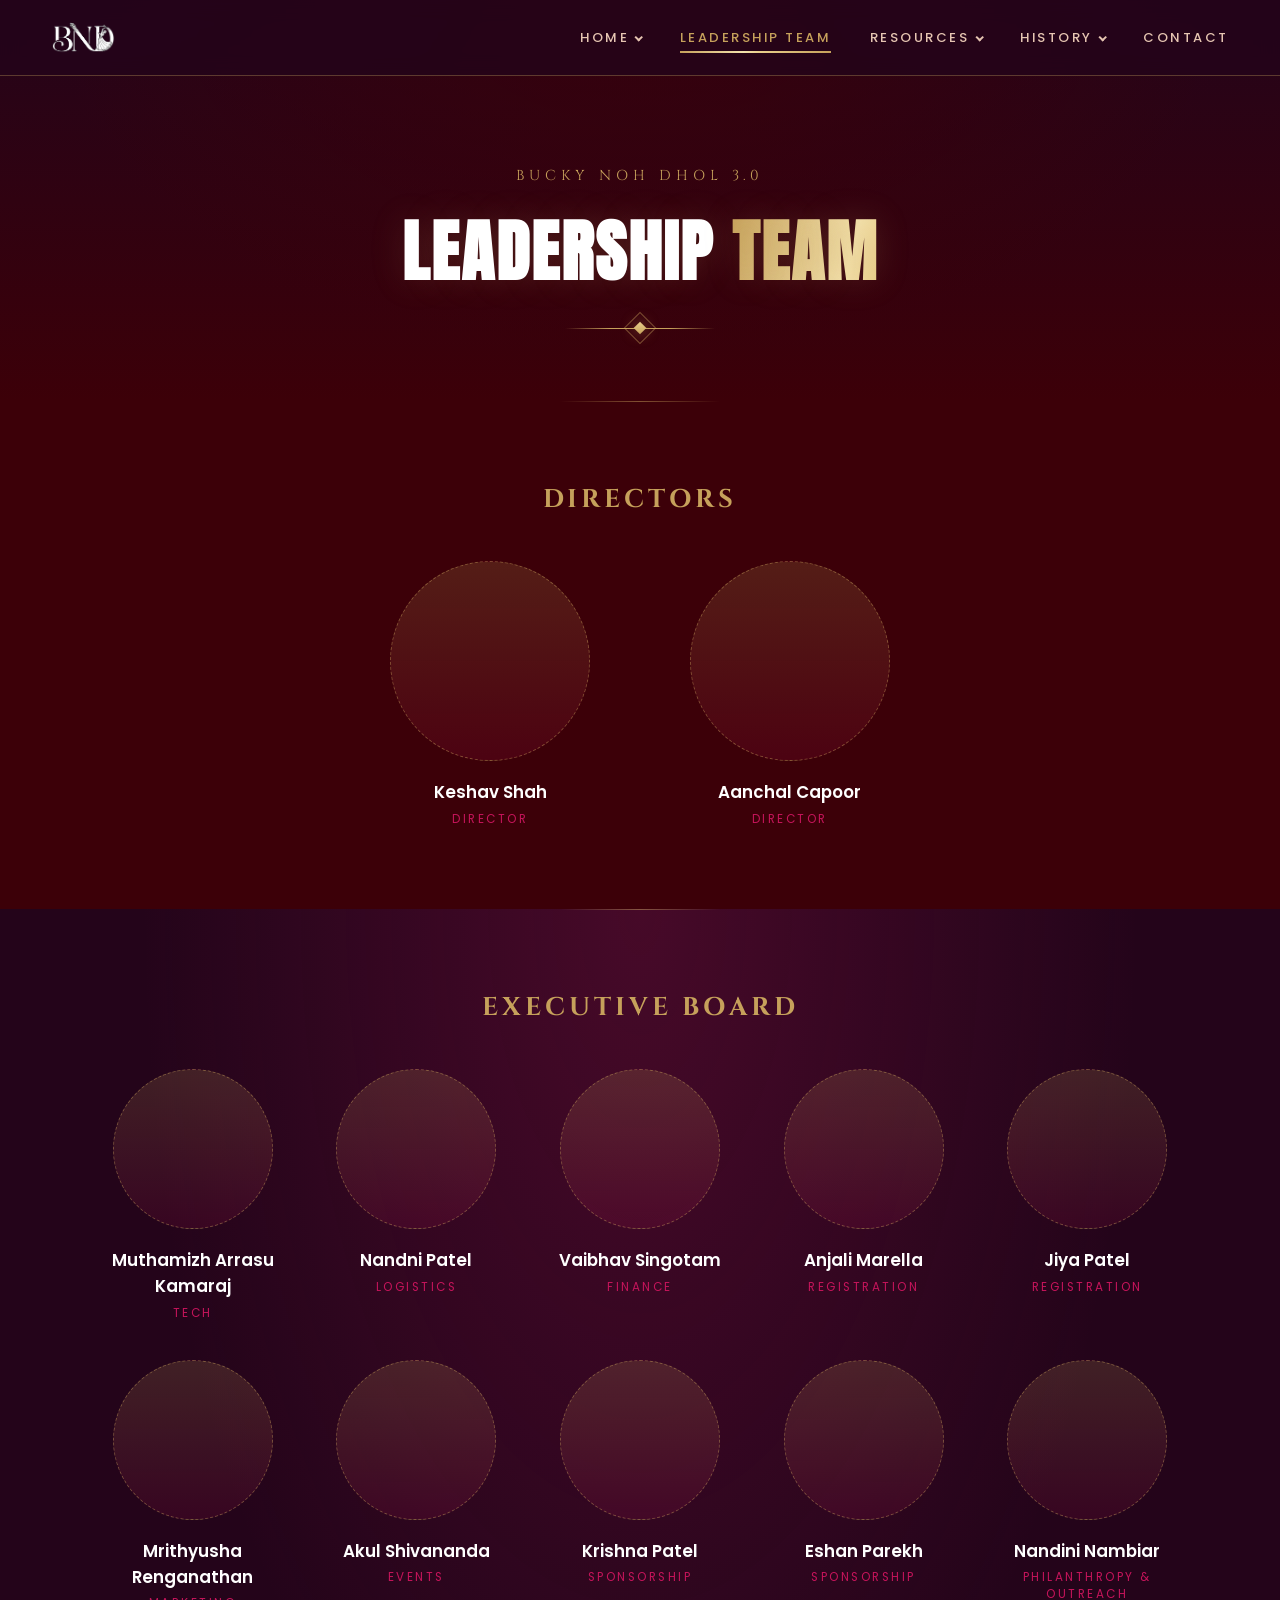
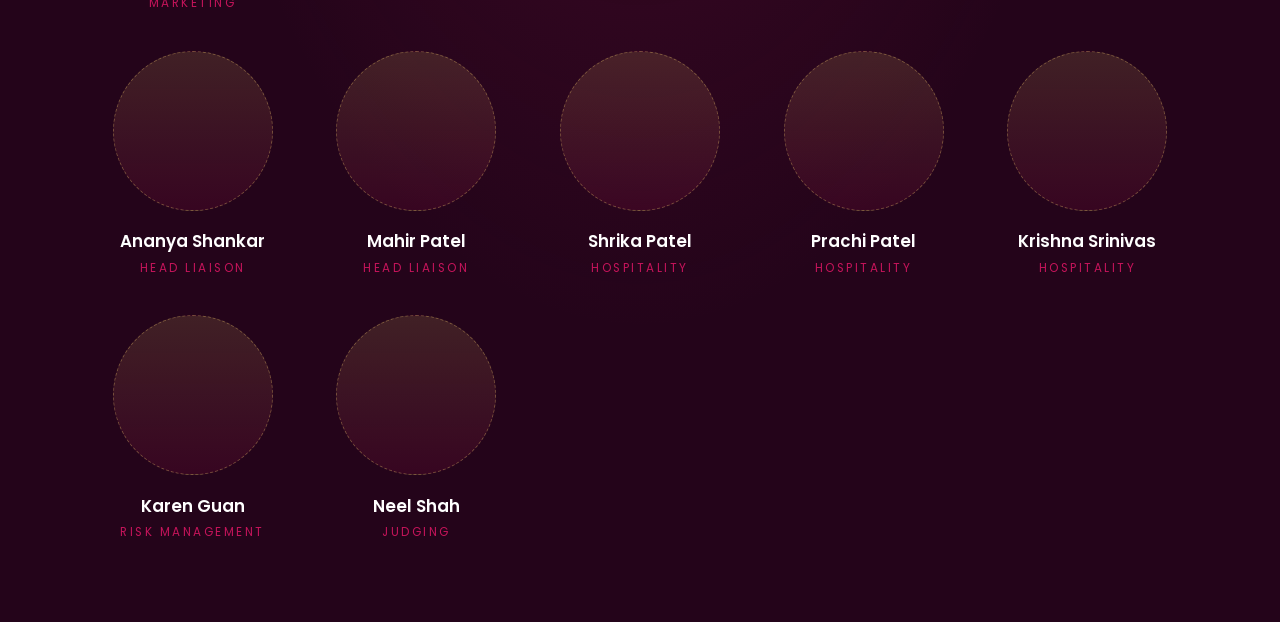
==== leadership.html @ 7897086d "BND 3.0 website: initial publish Static site for Bucky Noh Dhol 3.0 (01.23.27).  Co-Authored-By: Cla" ====
<!DOCTYPE html>
<html lang="en">
<head>
  <meta charset="UTF-8" />
  <meta name="viewport" content="width=device-width, initial-scale=1.0" />
  <title>Leadership Team — Bucky Noh Dhol 3.0</title>
  <link rel="preconnect" href="https://fonts.googleapis.com" />
  <link rel="preconnect" href="https://fonts.gstatic.com" crossorigin />
  <link href="https://fonts.googleapis.com/css2?family=Anton&family=Cinzel:wght@500;600;700&family=Poppins:wght@300;400;500;600&display=swap" rel="stylesheet" />
  <link rel="stylesheet" href="style.css" />
</head>
<body data-page="leadership" data-nav-solid="true">

  <!-- ===== NAV (injected by script.js) ===== -->
  <header class="nav nav--solid" id="nav"></header>

  <!-- ===== PAGE HEADER ===== -->
  <header class="page-header">
    <p class="page-header__eyebrow">Bucky Noh Dhol 3.0</p>
    <h1 class="section-title">Leadership <span class="section-title__accent">Team</span></h1>
    <span class="section-divider"></span>
  </header>

  <!-- ===== DIRECTORS ===== -->
  <section class="team team--directors">
    <div class="team__inner">
      <h2 class="team__group-title">Directors</h2>
      <div class="team__grid team__grid--featured">
        <article class="member">
          <div class="member__photo"></div>
          <p class="member__name">Keshav Shah</p>
          <p class="member__role">Director</p>
        </article>
        <article class="member">
          <div class="member__photo"></div>
          <p class="member__name">Aanchal Capoor</p>
          <p class="member__role">Director</p>
        </article>
      </div>
    </div>
  </section>

  <!-- ===== BOARD ===== -->
  <section class="team team--board">
    <div class="team__inner">
      <h2 class="team__group-title">Executive Board</h2>
      <div class="team__grid">
        <article class="member"><div class="member__photo"></div><p class="member__name">Muthamizh Arrasu Kamaraj</p><p class="member__role">Tech</p></article>
        <article class="member"><div class="member__photo"></div><p class="member__name">Nandni Patel</p><p class="member__role">Logistics</p></article>
        <article class="member"><div class="member__photo"></div><p class="member__name">Vaibhav Singotam</p><p class="member__role">Finance</p></article>
        <article class="member"><div class="member__photo"></div><p class="member__name">Anjali Marella</p><p class="member__role">Registration</p></article>
        <article class="member"><div class="member__photo"></div><p class="member__name">Jiya Patel</p><p class="member__role">Registration</p></article>
        <article class="member"><div class="member__photo"></div><p class="member__name">Mrithyusha Renganathan</p><p class="member__role">Marketing</p></article>
        <article class="member"><div class="member__photo"></div><p class="member__name">Akul Shivananda</p><p class="member__role">Events</p></article>
        <article class="member"><div class="member__photo"></div><p class="member__name">Krishna Patel</p><p class="member__role">Sponsorship</p></article>
        <article class="member"><div class="member__photo"></div><p class="member__name">Eshan Parekh</p><p class="member__role">Sponsorship</p></article>
        <article class="member"><div class="member__photo"></div><p class="member__name">Nandini Nambiar</p><p class="member__role">Philanthropy &amp; Outreach</p></article>
        <article class="member"><div class="member__photo"></div><p class="member__name">Ananya Shankar</p><p class="member__role">Head Liaison</p></article>
        <article class="member"><div class="member__photo"></div><p class="member__name">Mahir Patel</p><p class="member__role">Head Liaison</p></article>
        <article class="member"><div class="member__photo"></div><p class="member__name">Shrika Patel</p><p class="member__role">Hospitality</p></article>
        <article class="member"><div class="member__photo"></div><p class="member__name">Prachi Patel</p><p class="member__role">Hospitality</p></article>
        <article class="member"><div class="member__photo"></div><p class="member__name">Krishna Srinivas</p><p class="member__role">Hospitality</p></article>
        <article class="member"><div class="member__photo"></div><p class="member__name">Karen Guan</p><p class="member__role">Risk Management</p></article>
        <article class="member"><div class="member__photo"></div><p class="member__name">Neel Shah</p><p class="member__role">Judging</p></article>
      </div>
    </div>
  </section>

  <script src="script.js"></script>
</body>
</html>
---- style.css ----
/* ===================================================================
   Bucky Noh Dhol 3.0 — Website
   Theme: "Iconic Bollywood" · Brand palette (see Website Workbook PDF)
   =================================================================== */

:root {
  /* Core / darks — jewel tones (no blue; reads Bollywood, not patriotic) */
  --maroon:  #3C0008;   /* deep red base */
  --maroon-2:#5E0A1E;   /* warmer mid maroon for gradients */
  --plum:    #24041A;   /* deep magenta-plum — replaces the old navy */
  --teal:    #043A44;   /* peacock jewel accent tone */
  --forest:  #123028;   /* deep emerald */
  --beige:   #E6C5B2;
  --ink:     #14020A;   /* warm near-black */

  /* Accents */
  --magenta: #C4145A;   /* sampled — adjust once exact hex known */
  --orange:  #D4611E;   /* sampled */
  --gold:    #C6A15B;   /* sampled */
  --gold-lt: #E9CF8C;   /* highlight gold */
  --rose:    #9B666F;

  /* Roles */
  --bg:        var(--maroon);
  --text:      var(--beige);
  --accent:    var(--gold);
  --accent-2:  var(--magenta);

  --font-display: 'Anton', sans-serif;
  --font-serif:   'Cinzel', serif;
  --font-body:    'Poppins', sans-serif;

  --nav-h: 76px;
}

* { margin: 0; padding: 0; box-sizing: border-box; }

html { scroll-behavior: smooth; }

body {
  background: var(--bg);
  color: var(--text);
  font-family: var(--font-body);
  -webkit-font-smoothing: antialiased;
  overflow-x: hidden;
}

/* ===== NAV ===== */
.nav {
  position: fixed;
  top: 0; left: 0; right: 0;
  height: var(--nav-h);
  display: flex;
  align-items: center;
  justify-content: space-between;
  padding: 0 clamp(1.25rem, 4vw, 3.5rem);
  z-index: 100;
  transition: background .35s ease, backdrop-filter .35s ease;
}
.nav--scrolled,
.nav--solid {
  background: rgba(36, 4, 26, .82);
  backdrop-filter: blur(10px);
  border-bottom: 1px solid rgba(198, 161, 91, .35);
}
.nav__brand {
  font-family: var(--font-display);
  font-size: 1.6rem;
  letter-spacing: 2px;
  color: var(--beige);
  text-decoration: none;
}
.nav__brand:hover { color: var(--gold); }
/* Nav logo. History pages override background-image with their year's logo. */
.nav__brand--placeholder {
  display: inline-flex;
  width: 118px; height: 64px;
  background-image: url('assets/img/logos/bnd3.png');
  background-size: contain;
  background-repeat: no-repeat;
  background-position: left center;
  color: transparent;
  font-size: 0;
}
.nav__links {
  display: flex;
  gap: clamp(1.25rem, 3vw, 2.75rem);
}
.nav__links a {
  font-size: .82rem;
  letter-spacing: 2.5px;
  text-transform: uppercase;
  font-weight: 500;
  color: var(--beige);
  text-decoration: none;
  position: relative;
  padding: .35rem 0;
}
.nav__links a::after {
  content: '';
  position: absolute;
  left: 0; bottom: 0;
  width: 0; height: 2px;
  background: var(--gold);
  transition: width .3s ease;
}
.nav__links a:hover { color: var(--gold); }
.nav__links a:hover::after { width: 100%; }
.nav__links a.is-active { color: var(--gold); }
.nav__links a.is-active::after { width: 100%; }

/* Dropdown */
.nav__item--has-dropdown { position: relative; }
.nav__toplink { display: inline-flex; align-items: center; gap: .4rem; }
.nav__caret {
  width: 6px; height: 6px;
  border-right: 2px solid currentColor;
  border-bottom: 2px solid currentColor;
  transform: rotate(45deg) translateY(-1px);
  transition: transform .3s ease;
}
.nav__item--has-dropdown:hover .nav__caret { transform: rotate(-135deg) translateY(-1px); }
.nav__dropdown {
  position: absolute;
  top: 100%;
  left: 50%;
  transform: translateX(-50%) translateY(8px);
  min-width: 170px;
  display: flex;
  flex-direction: column;
  padding: .5rem 0;
  background: rgba(36, 4, 26, .96);
  backdrop-filter: blur(10px);
  border: 1px solid rgba(198, 161, 91, .25);
  border-radius: 6px;
  box-shadow: 0 20px 50px rgba(0, 0, 0, .5);
  opacity: 0;
  visibility: hidden;
  transition: opacity .25s ease, transform .25s ease, visibility .25s;
}
.nav__item--has-dropdown:hover .nav__dropdown {
  opacity: 1;
  visibility: visible;
  transform: translateX(-50%) translateY(4px);
}
.nav__dropdown a {
  padding: .6rem 1.4rem;
  letter-spacing: 2px;
  white-space: nowrap;
}
.nav__dropdown a::after { display: none; }

/* ===== Subpage header (pages without a full hero) ===== */
.page-header {
  position: relative;
  padding: calc(var(--nav-h) + clamp(3rem, 10vh, 6rem)) 1.5rem clamp(3rem, 8vh, 5rem);
  text-align: center;
  background:
    radial-gradient(ellipse at 50% 0%, rgba(60, 0, 8, .75) 0%, transparent 65%),
    linear-gradient(180deg, var(--plum) 0%, var(--maroon) 100%);
}
.page-header__eyebrow {
  font-family: var(--font-serif);
  font-size: clamp(.7rem, 1.6vw, .9rem);
  letter-spacing: 5px;
  text-transform: uppercase;
  color: var(--gold);
  margin-bottom: 1rem;
}

/* ===== HERO ===== */
.hero {
  position: relative;
  min-height: 100vh;
  display: flex;
  align-items: center;
  justify-content: center;
  text-align: center;
  background:
    url('assets/img/hero-performance.png') center 30% / cover no-repeat;
  isolation: isolate;
}
.hero__overlay {
  position: absolute;
  inset: 0;
  z-index: -1;
  background:
    radial-gradient(ellipse at 50% 28%, rgba(196, 20, 90, .22) 0%, transparent 45%),
    radial-gradient(ellipse at 82% 78%, rgba(198, 161, 91, .16) 0%, transparent 45%),
    radial-gradient(ellipse at 50% 42%, rgba(60, 0, 8, .42) 0%, rgba(36, 4, 26, .82) 65%, rgba(10, 0, 2, .95) 100%),
    linear-gradient(180deg, rgba(10, 0, 2, .55) 0%, rgba(60, 0, 8, .30) 45%, rgba(6, 0, 1, .95) 100%);
}
.hero__content {
  padding: 0 1.5rem;
  animation: hero-rise 1.1s cubic-bezier(.2, .7, .2, 1) both;
}
.hero__eyebrow {
  font-family: var(--font-serif);
  font-size: clamp(.7rem, 1.6vw, .95rem);
  letter-spacing: 6px;
  text-transform: uppercase;
  color: var(--gold);
  margin-bottom: 1.4rem;
  opacity: .9;
}
.hero__title {
  font-family: var(--font-display);
  line-height: .95;
  letter-spacing: 1px;
  text-transform: uppercase;
  text-shadow: 0 8px 40px rgba(0, 0, 0, .55);
  font-size: clamp(2.4rem, 8vw, 6.5rem);
}
.hero__title-line--light {
  color: #fff;
}
.hero__title-line--accent {
  background: linear-gradient(180deg, var(--gold) 0%, #e9cf8c 45%, var(--orange) 100%);
  -webkit-background-clip: text;
  background-clip: text;
  -webkit-text-fill-color: transparent;
}
.hero__date {
  font-family: var(--font-serif);
  font-size: clamp(1.1rem, 3vw, 1.9rem);
  letter-spacing: 10px;
  font-weight: 600;
  color: var(--beige);
  margin: 1.6rem 0 .5rem;
  padding-left: 10px; /* optical centering for letter-spacing */
}
.hero__tagline {
  font-size: clamp(.85rem, 2vw, 1.1rem);
  letter-spacing: 3px;
  font-weight: 300;
  text-transform: uppercase;
  color: rgba(230, 197, 178, .82);
}

/* Scroll cue */
.hero__scroll {
  position: absolute;
  bottom: 2.2rem;
  left: 50%;
  transform: translateX(-50%);
  width: 30px; height: 30px;
  display: block;
}
.hero__scroll-chevron {
  display: block;
  width: 18px; height: 18px;
  margin: 0 auto;
  border-right: 2px solid var(--gold);
  border-bottom: 2px solid var(--gold);
  transform: rotate(45deg);
  animation: bounce 1.8s infinite;
}

@keyframes hero-rise {
  from { opacity: 0; transform: translateY(28px); }
  to   { opacity: 1; transform: translateY(0); }
}
@keyframes bounce {
  0%, 100% { transform: rotate(45deg) translate(0, 0); opacity: .5; }
  50%      { transform: rotate(45deg) translate(5px, 5px); opacity: 1; }
}

/* ===== Shared section bits ===== */
.section-title {
  font-family: var(--font-display);
  font-size: clamp(2.2rem, 6vw, 4.2rem);
  text-transform: uppercase;
  letter-spacing: 2px;
  color: #fff;
  text-align: center;
  text-shadow: 0 0 34px rgba(198, 161, 91, .18);
}
.section-title__accent {
  background: linear-gradient(180deg, var(--gold) 0%, #e9cf8c 50%, var(--orange) 100%);
  -webkit-background-clip: text;
  background-clip: text;
  -webkit-text-fill-color: transparent;
}
/* Ornamental divider: fading gold line with a centered gold diamond */
.section-divider {
  position: relative;
  display: block;
  width: 150px; height: 1px;
  margin: 1.6rem auto 0;
  background: linear-gradient(90deg, transparent, var(--gold) 30%, var(--gold) 70%, transparent);
}
.section-divider::before {
  content: '';
  position: absolute;
  left: 50%; top: 50%;
  width: 9px; height: 9px;
  background: linear-gradient(135deg, var(--gold-lt), var(--gold));
  transform: translate(-50%, -50%) rotate(45deg);
  box-shadow: 0 0 14px rgba(198, 161, 91, .6);
}
.section-divider::after {
  content: '';
  position: absolute;
  left: 50%; top: 50%;
  width: 21px; height: 21px;
  border: 1px solid rgba(198, 161, 91, .45);
  transform: translate(-50%, -50%) rotate(45deg);
}

/* ===== ABOUT ===== */
.about {
  background:
    radial-gradient(ellipse at 50% 0%, rgba(60, 0, 8, .6) 0%, transparent 60%),
    var(--maroon);
  padding: clamp(4.5rem, 12vh, 8rem) clamp(1.25rem, 5vw, 3rem);
}
.about__inner {
  max-width: 900px;
  margin: 0 auto;
}
.about__panel {
  margin-top: 2.8rem;
  padding: clamp(2rem, 5vw, 3.5rem);
  border: 1px solid rgba(198, 161, 91, .28);
  border-radius: 4px;
  background: rgba(36, 4, 26, .18);
  position: relative;
}
/* gold corner accents */
.about__panel::before,
.about__panel::after {
  content: '';
  position: absolute;
  width: 22px; height: 22px;
  border: 2px solid var(--gold);
}
.about__panel::before { top: -1px; left: -1px; border-right: none; border-bottom: none; }
.about__panel::after  { bottom: -1px; right: -1px; border-left: none; border-top: none; }
.about__panel p {
  font-size: clamp(1rem, 1.6vw, 1.18rem);
  line-height: 1.85;
  color: rgba(230, 197, 178, .92);
  text-align: center;
}
.about__panel p + p { margin-top: 1.4rem; }
.about__panel strong { color: var(--gold); font-weight: 600; }

/* ===== SHOW DETAILS ===== */
.show {
  background:
    radial-gradient(ellipse at 50% 100%, rgba(150, 22, 74, .35) 0%, transparent 60%),
    var(--plum);
  padding: clamp(4.5rem, 12vh, 8rem) clamp(1.25rem, 5vw, 3rem);
}
.show__inner { max-width: 760px; margin: 0 auto; text-align: center; }

.show__card {
  margin-top: 2.8rem;
  padding: clamp(2.5rem, 6vw, 4rem) clamp(1.5rem, 5vw, 3.5rem);
  border: 1px solid rgba(198, 161, 91, .3);
  border-radius: 6px;
  background: linear-gradient(180deg, rgba(60, 0, 8, .35), rgba(36, 4, 26, .25));
  box-shadow: 0 30px 80px rgba(0, 0, 0, .45);
}
.show__venue {
  font-family: var(--font-display);
  font-size: clamp(2rem, 5vw, 3.2rem);
  text-transform: uppercase;
  letter-spacing: 1px;
  color: #fff;
}
.show__sub {
  font-family: var(--font-serif);
  font-size: clamp(.8rem, 1.8vw, 1rem);
  letter-spacing: 4px;
  text-transform: uppercase;
  color: var(--gold);
  margin-top: .5rem;
}

.show__meta {
  display: flex;
  align-items: stretch;
  justify-content: center;
  flex-wrap: wrap;
  gap: clamp(1rem, 4vw, 2.5rem);
  margin: 2.6rem 0;
}
.show__meta-item {
  display: flex;
  flex-direction: column;
  gap: .5rem;
  min-width: 110px;
}
.show__label {
  font-size: .72rem;
  letter-spacing: 3px;
  text-transform: uppercase;
  color: var(--magenta);
  font-weight: 600;
}
.show__value {
  font-size: clamp(.95rem, 1.6vw, 1.1rem);
  line-height: 1.5;
  color: rgba(230, 197, 178, .95);
}
.show__meta-sep {
  width: 1px;
  background: linear-gradient(180deg, transparent, rgba(198, 161, 91, .45), transparent);
}
@media (max-width: 620px) {
  .show__meta-sep { display: none; }
}

.show__admission {
  font-family: var(--font-serif);
  font-size: clamp(1rem, 2.4vw, 1.35rem);
  letter-spacing: 2px;
  color: var(--gold);
  margin-bottom: 2rem;
}

.show__directions {
  display: inline-block;
  font-size: .8rem;
  letter-spacing: 2.5px;
  text-transform: uppercase;
  font-weight: 500;
  color: var(--beige);
  text-decoration: none;
  padding: .85rem 2.2rem;
  border: 1px solid var(--gold);
  border-radius: 999px;
  transition: background .3s ease, color .3s ease;
}
.show__directions:hover {
  background: var(--gold);
  color: var(--maroon);
}

/* ===== SPONSORS & PARTNERS ===== */
.sponsors {
  background:
    radial-gradient(ellipse at 50% 0%, rgba(60, 0, 8, .55) 0%, transparent 60%),
    var(--maroon);
  padding: clamp(4.5rem, 12vh, 8rem) clamp(1.25rem, 5vw, 3rem);
}
.sponsors__inner { max-width: 1000px; margin: 0 auto; text-align: center; }
.sponsors__intro {
  max-width: 620px;
  margin: 2rem auto 0;
  font-size: clamp(.95rem, 1.6vw, 1.1rem);
  line-height: 1.8;
  color: rgba(230, 197, 178, .85);
}

.sponsors__grid {
  margin-top: 3rem;
  display: flex;
  flex-wrap: wrap;
  justify-content: center;
  gap: 1.75rem;
}
.sponsors__group-title {
  font-family: var(--font-display-serif, var(--font-body));
  font-size: 1.15rem;
  letter-spacing: 4px;
  text-transform: uppercase;
  text-align: center;
  color: var(--gold);
  margin: 2.5rem 0 1.5rem;
}
.sponsor-card {
  width: 260px;
  padding: 2.5rem 1.75rem;
  border: 1px solid rgba(198, 161, 91, .25);
  border-radius: 6px;
  background: rgba(36, 4, 26, .22);
  transition: transform .3s ease, border-color .3s ease;
}
.sponsor-card:hover {
  transform: translateY(-6px);
  border-color: var(--gold);
}
.sponsor-card__logo {
  width: 96px; height: 96px;
  margin: 0 auto 1.4rem;
  display: flex;
  align-items: center;
  justify-content: center;
  border-radius: 50%;
  border: 1px dashed rgba(198, 161, 91, .55);
  font-family: var(--font-display);
  font-size: 1.6rem;
  letter-spacing: 1px;
  color: var(--gold);
}
.sponsor-card__logo--img {
  background: #fff;
  border: none;
  object-fit: contain;
  width: 140px;
  height: 140px;
  border-radius: 16px;
  padding: 12px;
}

.sponsor-card__name {
  font-size: 1.05rem;
  font-weight: 600;
  color: #fff;
  line-height: 1.4;
}
.sponsor-card__role {
  margin-top: .5rem;
  font-size: .74rem;
  letter-spacing: 2.5px;
  text-transform: uppercase;
  color: var(--magenta);
}

.sponsors__cta { margin-top: 3.5rem; }
.sponsors__cta p {
  font-family: var(--font-serif);
  letter-spacing: 2px;
  color: rgba(230, 197, 178, .9);
  margin-bottom: 1.4rem;
}
.btn-outline {
  display: inline-block;
  font-size: .8rem;
  letter-spacing: 2.5px;
  text-transform: uppercase;
  font-weight: 500;
  color: var(--beige);
  text-decoration: none;
  padding: .85rem 2.2rem;
  border: 1px solid var(--gold);
  border-radius: 999px;
  transition: background .3s ease, color .3s ease;
}
.btn-outline:hover { background: var(--gold); color: var(--maroon); }

/* ===== LEADERSHIP / TEAM ===== */
.team {
  padding: clamp(3.5rem, 9vh, 6rem) clamp(1.25rem, 5vw, 3rem);
}
.team--directors { background: var(--maroon); }
.team--board {
  background:
    radial-gradient(ellipse at 50% 0%, rgba(150, 22, 74, .3) 0%, transparent 55%),
    var(--plum);
}
.team__inner { max-width: 1080px; margin: 0 auto; }
.team__group-title {
  font-family: var(--font-serif);
  font-size: clamp(1.1rem, 2.6vw, 1.6rem);
  letter-spacing: 4px;
  text-transform: uppercase;
  text-align: center;
  color: var(--gold);
  margin-bottom: 2.8rem;
}

.team__grid {
  display: grid;
  grid-template-columns: repeat(auto-fit, minmax(180px, 1fr));
  gap: clamp(1.5rem, 3vw, 2.5rem);
}
.team__grid--featured {
  max-width: 560px;
  margin: 0 auto;
  grid-template-columns: repeat(2, 1fr);
}

.member { text-align: center; }
.member__photo {
  width: clamp(120px, 15vw, 160px);
  height: clamp(120px, 15vw, 160px);
  margin: 0 auto 1.1rem;
  border-radius: 50%;
  overflow: hidden;
  background:
    linear-gradient(180deg, rgba(198, 161, 91, .18), rgba(196, 20, 90, .12));
  border: 1px dashed rgba(198, 161, 91, .45);
  transition: border-color .3s ease, transform .3s ease;
}
.member__photo-img {
  width: 100%;
  height: 100%;
  object-fit: cover;
  display: block;
}
/* solid gold ring once a real photo has loaded */
.member__photo.has-img {
  border: 2px solid rgba(198, 161, 91, .5);
}
.member:hover .member__photo {
  border-color: var(--gold);
  transform: translateY(-5px);
}
.member--featured .member__photo,
.team__grid--featured .member__photo {
  width: clamp(150px, 18vw, 200px);
  height: clamp(150px, 18vw, 200px);
}
.member__name {
  font-size: 1.05rem;
  font-weight: 600;
  color: #fff;
}
.member__role {
  margin-top: .35rem;
  font-size: .74rem;
  letter-spacing: 2.5px;
  text-transform: uppercase;
  color: var(--magenta);
}

/* ===== Generic subpage body ===== */
.page-body {
  background:
    radial-gradient(ellipse at 50% 0%, rgba(150, 22, 74, .25) 0%, transparent 55%),
    var(--plum);
  padding: clamp(3.5rem, 9vh, 6rem) clamp(1.25rem, 5vw, 3rem) clamp(5rem, 12vh, 8rem);
  min-height: 60vh;
}
.page-body__inner { max-width: 1000px; margin: 0 auto; text-align: center; }
.page-body__inner--narrow { max-width: 760px; }
.page-body__intro {
  max-width: 620px;
  margin: 0 auto 3rem;
  font-size: clamp(.95rem, 1.6vw, 1.1rem);
  line-height: 1.8;
  color: rgba(230, 197, 178, .85);
}
.page-body__note {
  margin-top: 2.5rem;
  font-family: var(--font-serif);
  letter-spacing: 3px;
  text-transform: uppercase;
  font-size: .8rem;
  color: var(--gold);
}

/* Media gallery */
.gallery-grid {
  display: grid;
  grid-template-columns: repeat(auto-fill, minmax(220px, 1fr));
  gap: 1.25rem;
}
.gallery-tile {
  aspect-ratio: 4 / 3;
  border-radius: 6px;
  border: 1px dashed rgba(198, 161, 91, .35);
  background: linear-gradient(135deg, rgba(60, 0, 8, .3), rgba(36, 4, 26, .3));
  transition: border-color .3s ease, transform .3s ease;
}
.gallery-tile:hover { border-color: var(--gold); transform: translateY(-4px); }

/* Media — YouTube feature */
.youtube-feature {
  display: flex;
  align-items: center;
  gap: clamp(1rem, 3vw, 1.75rem);
  max-width: 620px;
  margin: 0 auto;
  padding: clamp(1.5rem, 4vw, 2.25rem);
  text-align: left;
  text-decoration: none;
  border: 1px solid rgba(198, 161, 91, .3);
  border-radius: 8px;
  background: linear-gradient(135deg, rgba(60, 0, 8, .35), rgba(36, 4, 26, .3));
  transition: border-color .3s ease, transform .3s ease, box-shadow .3s ease;
}
.youtube-feature:hover {
  border-color: var(--gold);
  transform: translateY(-4px);
  box-shadow: 0 24px 60px rgba(0, 0, 0, .45);
}
.youtube-feature__icon { color: var(--magenta); display: flex; flex-shrink: 0; }
.youtube-feature:hover .youtube-feature__icon { color: var(--gold); }
.youtube-feature__text { flex: 1; display: flex; flex-direction: column; gap: .3rem; }
.youtube-feature__title { font-size: 1.15rem; font-weight: 600; color: #fff; }
.youtube-feature__sub {
  font-size: .85rem;
  color: rgba(230, 197, 178, .8);
  letter-spacing: .5px;
}
.youtube-feature__cta {
  flex-shrink: 0;
  font-size: .78rem;
  letter-spacing: 2px;
  text-transform: uppercase;
  font-weight: 600;
  color: var(--gold);
  white-space: nowrap;
}
@media (max-width: 520px) {
  .youtube-feature { flex-direction: column; text-align: center; }
  .youtube-feature__text { align-items: center; }
}

.history-link { margin-top: 2.5rem; }
.page-header__meta {
  margin-top: 1.4rem;
  font-family: var(--font-serif);
  font-size: clamp(.8rem, 1.8vw, 1rem);
  letter-spacing: 3px;
  text-transform: uppercase;
  color: rgba(230, 197, 178, .85);
}

/* Sub-section heading within a page body */
.subhead {
  font-family: var(--font-display);
  text-transform: uppercase;
  font-size: clamp(1.5rem, 4vw, 2.4rem);
  letter-spacing: 1px;
  color: #fff;
  text-align: center;
  margin: 3.75rem 0 1.75rem;
}
.subhead:first-child { margin-top: 0; }

/* Show order / lineup */
.lineup {
  list-style: none;
  max-width: 640px;
  margin: 0 auto;
  display: flex;
  flex-direction: column;
  gap: .9rem;
}
.lineup__row {
  display: flex;
  align-items: center;
  gap: 1.25rem;
  padding: 1.1rem 1.5rem;
  border: 1px solid rgba(198, 161, 91, .2);
  border-radius: 6px;
  background: rgba(60, 0, 8, .18);
  text-align: left;
}
.lineup__row--winner { border-color: rgba(198, 161, 91, .55); }
.lineup__num {
  font-family: var(--font-display);
  font-size: 1.35rem;
  color: var(--gold);
  width: 1.75rem;
  text-align: center;
  flex-shrink: 0;
}
.lineup__team { flex: 1; font-weight: 600; color: #fff; font-size: 1.05rem; }
.lineup__place {
  font-size: .7rem;
  letter-spacing: 2px;
  text-transform: uppercase;
  font-weight: 600;
  padding: .35rem .85rem;
  border-radius: 999px;
  white-space: nowrap;
  flex-shrink: 0;
}
.lineup__place--1 { background: var(--gold); color: var(--maroon); }
.lineup__place--2 { border: 1px solid var(--gold); color: var(--gold); }

.team__group-title--spaced { margin-top: 3rem; }

/* Media — editions + playlists */
.inline-link {
  color: var(--gold);
  text-decoration: none;
  border-bottom: 1px solid rgba(198, 161, 91, .5);
  white-space: nowrap;
}
.inline-link:hover { color: #e9cf8c; border-color: currentColor; }

.media-edition { max-width: 620px; margin: 0 auto 2.75rem; text-align: left; }
.media-edition__title {
  font-family: var(--font-display);
  font-size: clamp(1.4rem, 3.5vw, 2rem);
  text-transform: uppercase;
  letter-spacing: 1px;
  color: #fff;
  margin-bottom: 1.1rem;
}
.link-card__label { display: inline-flex; align-items: center; gap: .75rem; }
.link-card__play {
  width: 0; height: 0;
  border-top: 7px solid transparent;
  border-bottom: 7px solid transparent;
  border-left: 11px solid var(--magenta);
  flex-shrink: 0;
  transition: border-left-color .3s ease;
}
.link-card:hover .link-card__play { border-left-color: var(--gold); }
.link-card__img { display: inline-flex; color: var(--magenta); flex-shrink: 0; }
.link-card:hover .link-card__img { color: var(--gold); }

/* Contact form */
.contact-form { max-width: 620px; margin: 0 auto 3.5rem; text-align: left; }
.form-row { display: flex; gap: 1.25rem; }
.form-row .form-field { flex: 1; }
.form-field { margin-bottom: 1.4rem; display: flex; flex-direction: column; }
.form-field label {
  font-size: .72rem;
  letter-spacing: 2px;
  text-transform: uppercase;
  color: var(--gold);
  margin-bottom: .55rem;
}
.form-field .req { color: var(--magenta); }
.form-field input,
.form-field textarea,
.form-field select {
  width: 100%;
  padding: .85rem 1rem;
  font-family: var(--font-body);
  font-size: .95rem;
  color: var(--beige);
  background: rgba(0, 0, 0, .28);
  border: 1px solid rgba(198, 161, 91, .3);
  border-radius: 6px;
  transition: border-color .25s ease, background .25s ease;
}
.form-field textarea { resize: vertical; min-height: 130px; }
.form-field input:focus,
.form-field textarea:focus,
.form-field select:focus {
  outline: none;
  border-color: var(--gold);
  background: rgba(0, 0, 0, .4);
}
.form-field select {
  appearance: none;
  -webkit-appearance: none;
  cursor: pointer;
  padding-right: 2.5rem;
  background-image: url("data:image/svg+xml,%3Csvg xmlns='http://www.w3.org/2000/svg' width='12' height='8' viewBox='0 0 12 8'%3E%3Cpath d='M1 1l5 5 5-5' fill='none' stroke='%23C6A15B' stroke-width='2'/%3E%3C/svg%3E");
  background-repeat: no-repeat;
  background-position: right 1rem center;
}
.form-field option { color: #1a1a1a; }
.btn-solid {
  display: inline-block;
  font-size: .8rem;
  letter-spacing: 2.5px;
  text-transform: uppercase;
  font-weight: 600;
  color: var(--maroon);
  background: linear-gradient(180deg, var(--gold-lt), var(--gold));
  border: none;
  border-radius: 999px;
  padding: .95rem 2.6rem;
  cursor: pointer;
  transition: transform .2s ease, box-shadow .2s ease;
}
.btn-solid:hover { transform: translateY(-2px); box-shadow: 0 12px 30px rgba(198, 161, 91, .3); }
@media (max-width: 520px) {
  .form-row { flex-direction: column; gap: 0; }
}

/* Forms list */
.link-list {
  display: flex;
  flex-direction: column;
  gap: 1rem;
  max-width: 620px;
  margin: 0 auto;
  text-align: left;
}
.link-card {
  display: flex;
  align-items: center;
  justify-content: space-between;
  padding: 1.25rem 1.75rem;
  border: 1px solid rgba(198, 161, 91, .28);
  border-radius: 6px;
  background: rgba(60, 0, 8, .18);
  text-decoration: none;
  transition: border-color .3s ease, background .3s ease, transform .3s ease;
}
.link-card:not(.is-disabled):hover {
  border-color: var(--gold);
  transform: translateX(4px);
}
.link-card__label { font-weight: 600; color: #fff; letter-spacing: .5px; }
.link-card__status {
  font-size: .72rem;
  letter-spacing: 2px;
  text-transform: uppercase;
  color: var(--magenta);
}
.link-card.is-disabled { opacity: .7; cursor: default; }

/* Policies */
.policy-list {
  display: flex;
  flex-direction: column;
  gap: 1.25rem;
  text-align: left;
}
.policy-item {
  padding: 1.75rem 2rem;
  border: 1px solid rgba(198, 161, 91, .22);
  border-left: 3px solid var(--gold);
  border-radius: 4px;
  background: rgba(60, 0, 8, .18);
}
.policy-item__title {
  font-family: var(--font-serif);
  font-size: 1.15rem;
  letter-spacing: 1px;
  color: #fff;
  margin-bottom: .6rem;
}
.policy-item__body {
  font-size: .95rem;
  line-height: 1.7;
  color: rgba(230, 197, 178, .8);
}
.policy-note {
  margin-top: 1.75rem;
  text-align: center;
  color: rgba(230, 197, 178, .7);
  font-size: .95rem;
  line-height: 1.7;
}


/* ===== TEMP placeholders (removed as we build each section) ===== */
.placeholder {
  min-height: 60vh;
  display: flex;
  align-items: center;
  justify-content: center;
  font-family: var(--font-serif);
  letter-spacing: 4px;
  text-transform: uppercase;
  color: rgba(230, 197, 178, .35);
  border-top: 1px solid rgba(198, 161, 91, .12);
}
.placeholder:nth-of-type(even) { background: var(--plum); }

@media (prefers-reduced-motion: reduce) {
  * { animation: none !important; scroll-behavior: auto; }
}

/* ===================================================================
   3.1  DESIGN UPGRADE LAYER   (2026-07-05, via ui-ux-pro-max)
   Craft pass layered on top of the base theme — depth, motion,
   ornament, type polish, and accessible focus. ADDITIVE ONLY: no base
   rule is edited, so the original design (and the history pages' own
   per-year themes) is preserved and this whole block can be removed
   wholesale to revert. Reduced-motion is already honored by the base
   `* { animation: none !important }` rule above, which wins over
   everything added here.
   =================================================================== */

:root {
  /* Warm-tinted elevation scale (jewel-dark shadows, not neutral black) */
  --shadow-1: 0 2px 10px rgba(10, 0, 4, .35);
  --shadow-2: 0 14px 36px rgba(8, 0, 3, .48);
  --shadow-3: 0 34px 90px rgba(6, 0, 2, .58);
  --glow-gold: 0 0 0 1px rgba(198, 161, 91, .4), 0 22px 55px rgba(150, 22, 74, .22);
  --ring: 0 0 0 2px var(--plum), 0 0 0 4px var(--gold);
  --ease-out: cubic-bezier(.2, .7, .2, 1);
  --gold-sheen: linear-gradient(105deg, var(--gold) 0%, #f4e2ad 42%, var(--gold-lt) 52%, var(--gold) 100%);
}

/* ---- Global polish ---- */
::selection { background: rgba(198, 161, 91, .28); color: #fff; }

/* Accessible keyboard focus — the base theme shipped without any */
a:focus-visible,
button:focus-visible,
input:focus-visible,
textarea:focus-visible,
select:focus-visible,
[tabindex]:focus-visible {
  outline: none;
  box-shadow: var(--ring);
  border-radius: 8px;
}

/* Springier easing on the interactive lifts the base already defines */
.sponsor-card, .youtube-feature, .link-card, .gallery-tile, .member__photo,
.btn-solid, .btn-outline, .show__directions, .about__panel, .lineup__row {
  transition-timing-function: var(--ease-out);
}

/* ---- Nav: legibility scrim over bright hero + gold-sheen brand ---- */
.nav:not(.nav--scrolled):not(.nav--solid)::before {
  content: '';
  position: absolute; inset: 0; z-index: -1; pointer-events: none;
  background: linear-gradient(180deg, rgba(6, 0, 2, .55), transparent);
}
.nav__brand:hover {
  background: var(--gold-sheen);
  -webkit-background-clip: text; background-clip: text;
  -webkit-text-fill-color: transparent; color: transparent;
}
.nav__links a::after { background: var(--gold-sheen); }
.nav__dropdown { box-shadow: var(--shadow-3); border-radius: 8px; }

/* ---- Hero: animated gold sheen + balanced wrapping + deeper text ---- */
.hero__title { text-wrap: balance; }
.hero__title-line--accent,
.section-title__accent {
  background: var(--gold-sheen);
  background-size: 200% auto;
  -webkit-background-clip: text; background-clip: text;
  -webkit-text-fill-color: transparent;
  animation: gold-shimmer 7s linear infinite;
}
.hero__title-line--accent { animation-duration: 6s; }
@keyframes gold-shimmer { to { background-position: 200% center; } }

/* ---- Section rhythm: delicate gold seam at the top of each band ---- */
.about, .show, .sponsors, .team, .page-body { position: relative; }
.about::before, .show::before, .sponsors::before, .team::before {
  content: '';
  position: absolute; top: 0; left: 50%; transform: translateX(-50%);
  width: min(160px, 42%); height: 1px;
  background: linear-gradient(90deg, transparent, rgba(198, 161, 91, .5), transparent);
}

/* ---- Cards: unified elevation + inner top highlight + richer hover ---- */
.about__panel, .show__card, .sponsor-card, .youtube-feature,
.link-card, .policy-item, .media-edition, .lineup__row {
  box-shadow: var(--shadow-1);
}
.about__panel {
  background:
    linear-gradient(180deg, rgba(255, 255, 255, .05), transparent 42%),
    rgba(36, 4, 26, .28);
}
.show__card { box-shadow: var(--shadow-3); }
.sponsor-card:hover,
.youtube-feature:hover,
.gallery-tile:hover {
  box-shadow: var(--shadow-3), var(--glow-gold);
}
.sponsor-card:hover { transform: translateY(-8px) scale(1.015); }
.member:hover .member__photo {
  box-shadow: 0 14px 34px rgba(6, 0, 2, .5), 0 0 0 1px rgba(198, 161, 91, .35);
}
.policy-item { transition: border-color .3s var(--ease-out), box-shadow .3s var(--ease-out), transform .3s var(--ease-out); }
.policy-item:hover { border-left-color: var(--gold-lt); box-shadow: var(--shadow-2); transform: translateX(3px); }

/* ---- Buttons: light sheen sweep on hover + lift ---- */
.btn-solid, .btn-outline, .show__directions { position: relative; overflow: hidden; }
.btn-solid::after, .btn-outline::after, .show__directions::after {
  content: '';
  position: absolute; top: 0; left: -130%;
  width: 55%; height: 100%;
  background: linear-gradient(105deg, transparent, rgba(255, 255, 255, .38), transparent);
  transform: skewX(-18deg);
  transition: left .65s var(--ease-out);
  pointer-events: none;
}
.btn-solid:hover::after,
.btn-outline:hover::after,
.show__directions:hover::after { left: 135%; }
.btn-solid:hover { box-shadow: var(--shadow-2), 0 12px 30px rgba(198, 161, 91, .35); }
.btn-outline:hover, .show__directions:hover { box-shadow: 0 12px 30px rgba(198, 161, 91, .25); }

/* ---- Form fields: soft gold focus glow (adds to the base border shift) ---- */
.form-field input:focus,
.form-field textarea:focus,
.form-field select:focus { box-shadow: 0 0 0 3px rgba(198, 161, 91, .18); }

/* ---- Body copy: nicer wrapping ---- */
.about__panel p, .page-body__intro, .sponsors__intro, .policy-item__body { text-wrap: pretty; }

/* ---- Scroll-reveal (progressive; modern browsers only, motion-safe) ----
   Uses scroll-driven CSS animations — no JS, no markup change. The
   initial hidden state lives INSIDE the no-preference query so
   reduced-motion users never see hidden content. */
@supports (animation-timeline: view()) {
  @media (prefers-reduced-motion: no-preference) {
    .about__panel, .show__card, .sponsor-card, .team__group-title,
    .team__grid, .media-edition, .link-card, .policy-item,
    .youtube-feature, .gallery-grid, .lineup {
      animation: reveal-up linear both;
      animation-timeline: view();
      animation-range: entry 0% entry 55%;
    }
  }
}
@keyframes reveal-up {
  from { opacity: 0; transform: translateY(26px); }
  to   { opacity: 1; transform: translateY(0); }
}
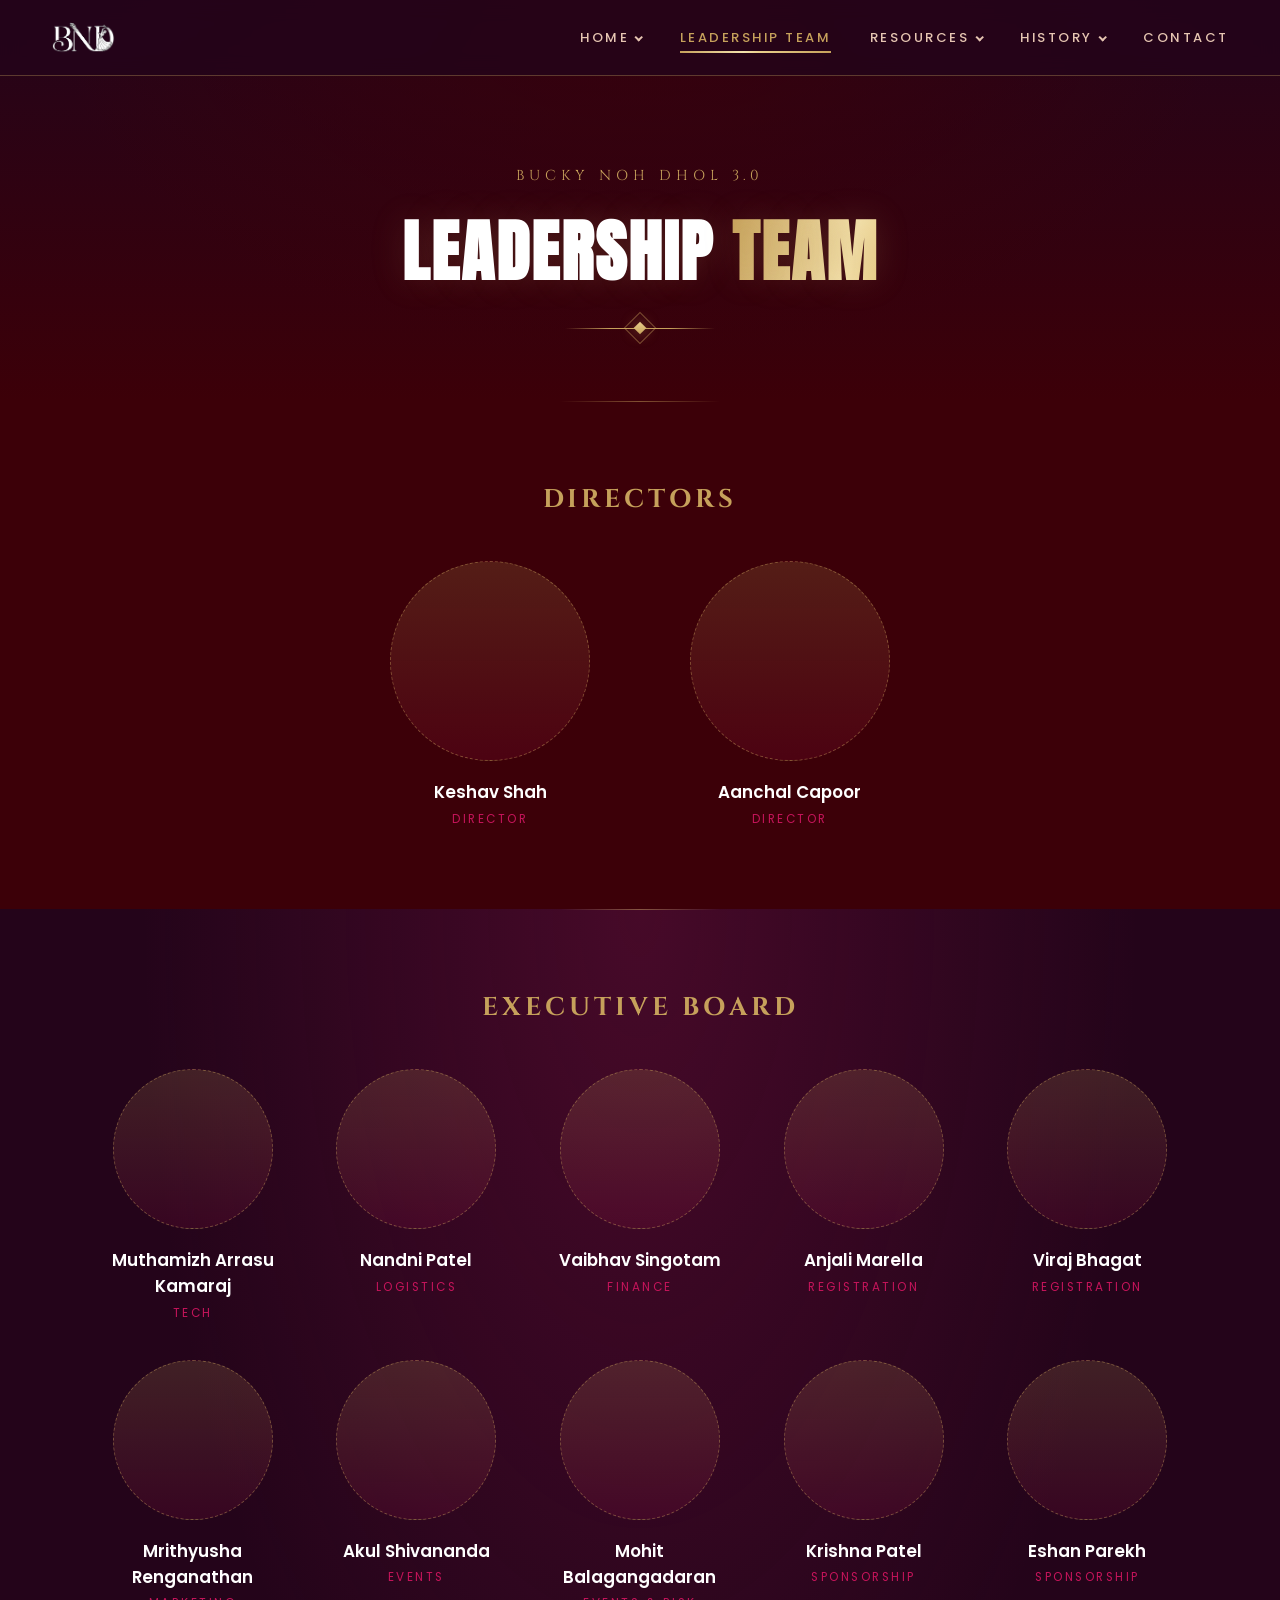
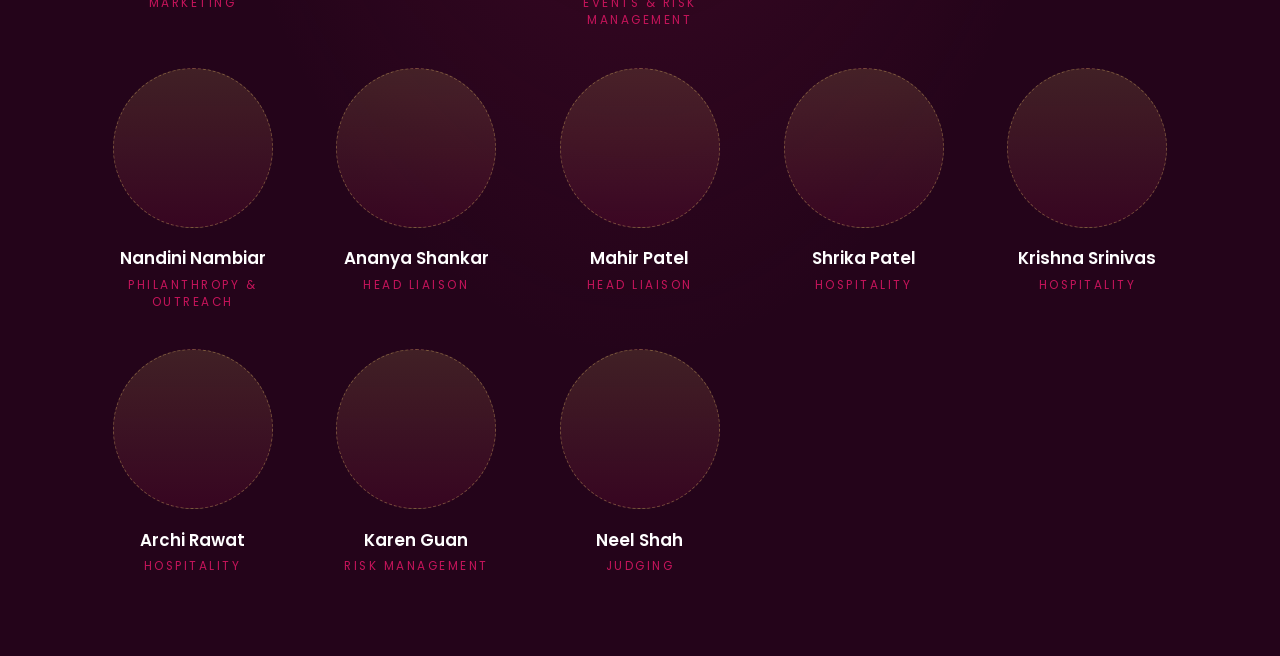
==== commit d82de90e: "Update 3.0 board roster Board changes since the last update, sourced from Slack and the Board Agenda" ====
--- a/leadership.html
+++ b/leadership.html
@@ -49,17 +49,18 @@
         <article class="member"><div class="member__photo"></div><p class="member__name">Nandni Patel</p><p class="member__role">Logistics</p></article>
         <article class="member"><div class="member__photo"></div><p class="member__name">Vaibhav Singotam</p><p class="member__role">Finance</p></article>
         <article class="member"><div class="member__photo"></div><p class="member__name">Anjali Marella</p><p class="member__role">Registration</p></article>
-        <article class="member"><div class="member__photo"></div><p class="member__name">Jiya Patel</p><p class="member__role">Registration</p></article>
+        <article class="member"><div class="member__photo"></div><p class="member__name">Viraj Bhagat</p><p class="member__role">Registration</p></article>
         <article class="member"><div class="member__photo"></div><p class="member__name">Mrithyusha Renganathan</p><p class="member__role">Marketing</p></article>
         <article class="member"><div class="member__photo"></div><p class="member__name">Akul Shivananda</p><p class="member__role">Events</p></article>
+        <article class="member"><div class="member__photo"></div><p class="member__name">Mohit Balagangadaran</p><p class="member__role">Events &amp; Risk Management</p></article>
         <article class="member"><div class="member__photo"></div><p class="member__name">Krishna Patel</p><p class="member__role">Sponsorship</p></article>
         <article class="member"><div class="member__photo"></div><p class="member__name">Eshan Parekh</p><p class="member__role">Sponsorship</p></article>
         <article class="member"><div class="member__photo"></div><p class="member__name">Nandini Nambiar</p><p class="member__role">Philanthropy &amp; Outreach</p></article>
         <article class="member"><div class="member__photo"></div><p class="member__name">Ananya Shankar</p><p class="member__role">Head Liaison</p></article>
         <article class="member"><div class="member__photo"></div><p class="member__name">Mahir Patel</p><p class="member__role">Head Liaison</p></article>
         <article class="member"><div class="member__photo"></div><p class="member__name">Shrika Patel</p><p class="member__role">Hospitality</p></article>
-        <article class="member"><div class="member__photo"></div><p class="member__name">Prachi Patel</p><p class="member__role">Hospitality</p></article>
         <article class="member"><div class="member__photo"></div><p class="member__name">Krishna Srinivas</p><p class="member__role">Hospitality</p></article>
+        <article class="member"><div class="member__photo"></div><p class="member__name">Archi Rawat</p><p class="member__role">Hospitality</p></article>
         <article class="member"><div class="member__photo"></div><p class="member__name">Karen Guan</p><p class="member__role">Risk Management</p></article>
         <article class="member"><div class="member__photo"></div><p class="member__name">Neel Shah</p><p class="member__role">Judging</p></article>
       </div>
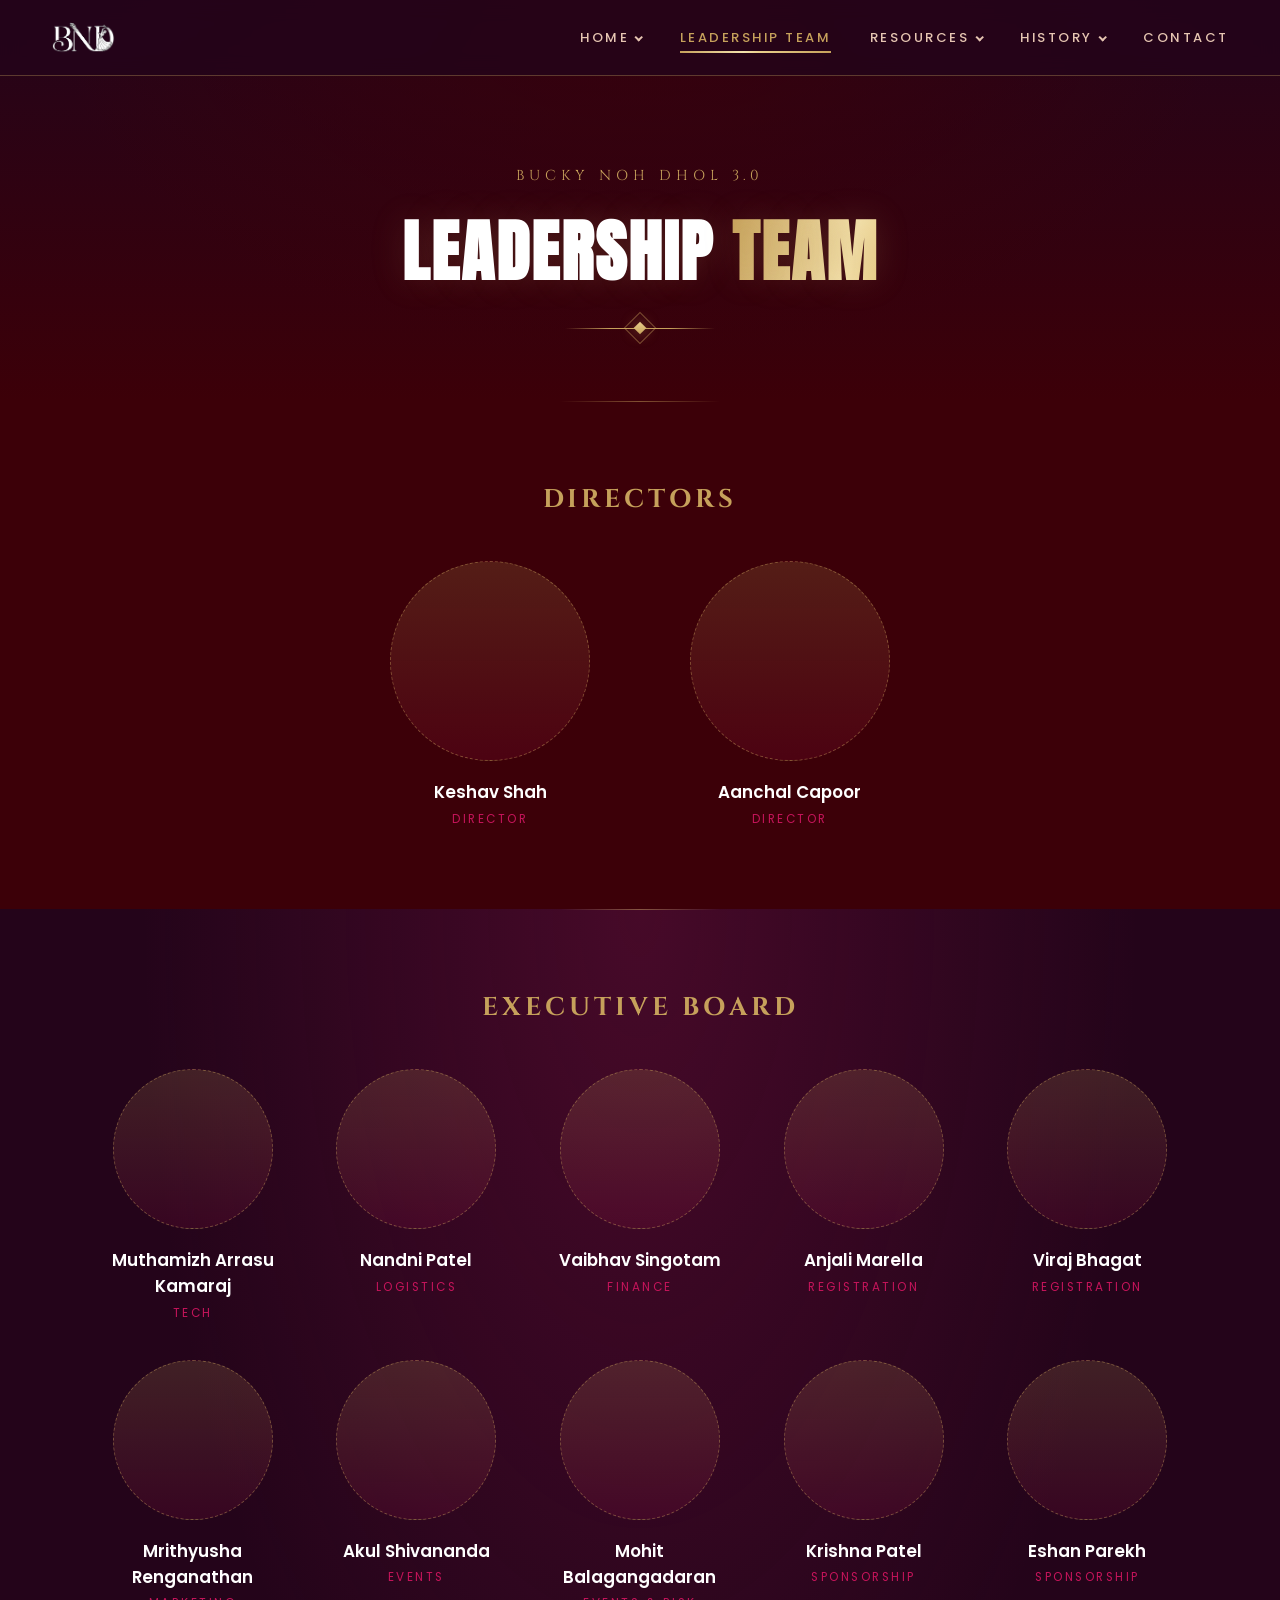
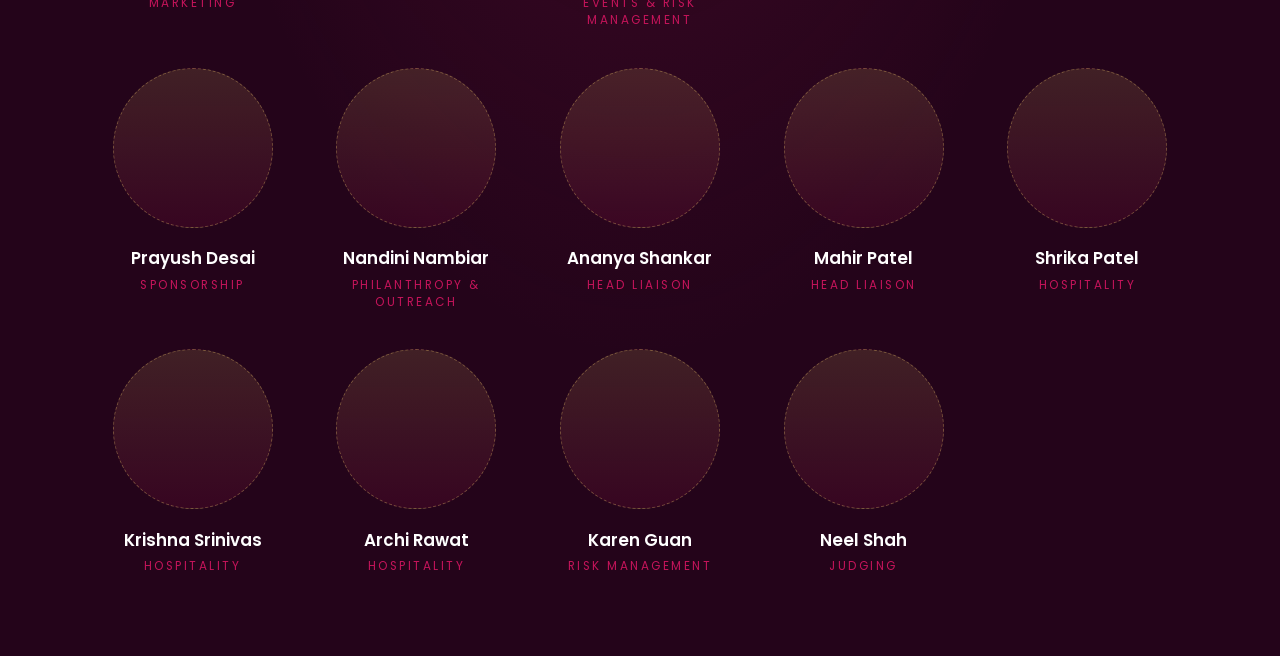
==== commit fba8123e: "Add Prayush Desai to Sponsorship board" ====
--- a/leadership.html
+++ b/leadership.html
@@ -55,6 +55,7 @@
         <article class="member"><div class="member__photo"></div><p class="member__name">Mohit Balagangadaran</p><p class="member__role">Events &amp; Risk Management</p></article>
         <article class="member"><div class="member__photo"></div><p class="member__name">Krishna Patel</p><p class="member__role">Sponsorship</p></article>
         <article class="member"><div class="member__photo"></div><p class="member__name">Eshan Parekh</p><p class="member__role">Sponsorship</p></article>
+        <article class="member"><div class="member__photo"></div><p class="member__name">Prayush Desai</p><p class="member__role">Sponsorship</p></article>
         <article class="member"><div class="member__photo"></div><p class="member__name">Nandini Nambiar</p><p class="member__role">Philanthropy &amp; Outreach</p></article>
         <article class="member"><div class="member__photo"></div><p class="member__name">Ananya Shankar</p><p class="member__role">Head Liaison</p></article>
         <article class="member"><div class="member__photo"></div><p class="member__name">Mahir Patel</p><p class="member__role">Head Liaison</p></article>
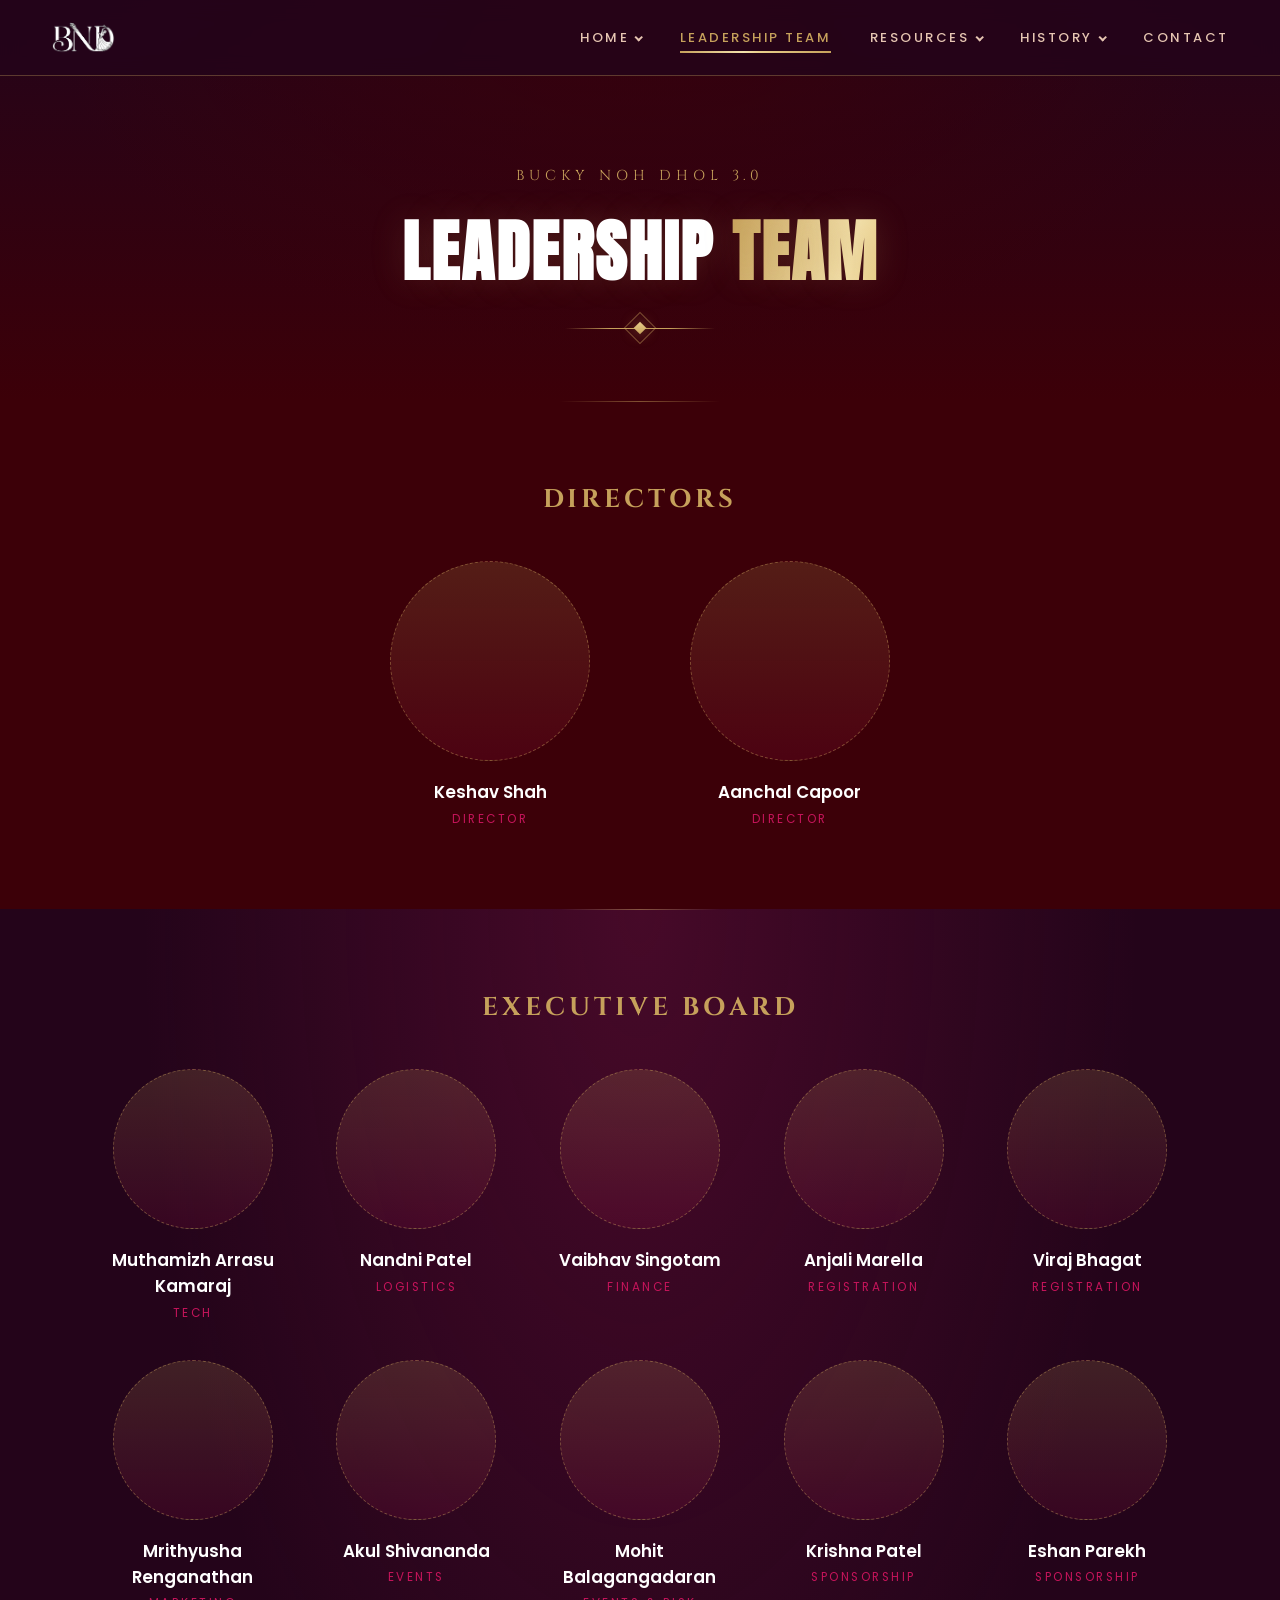
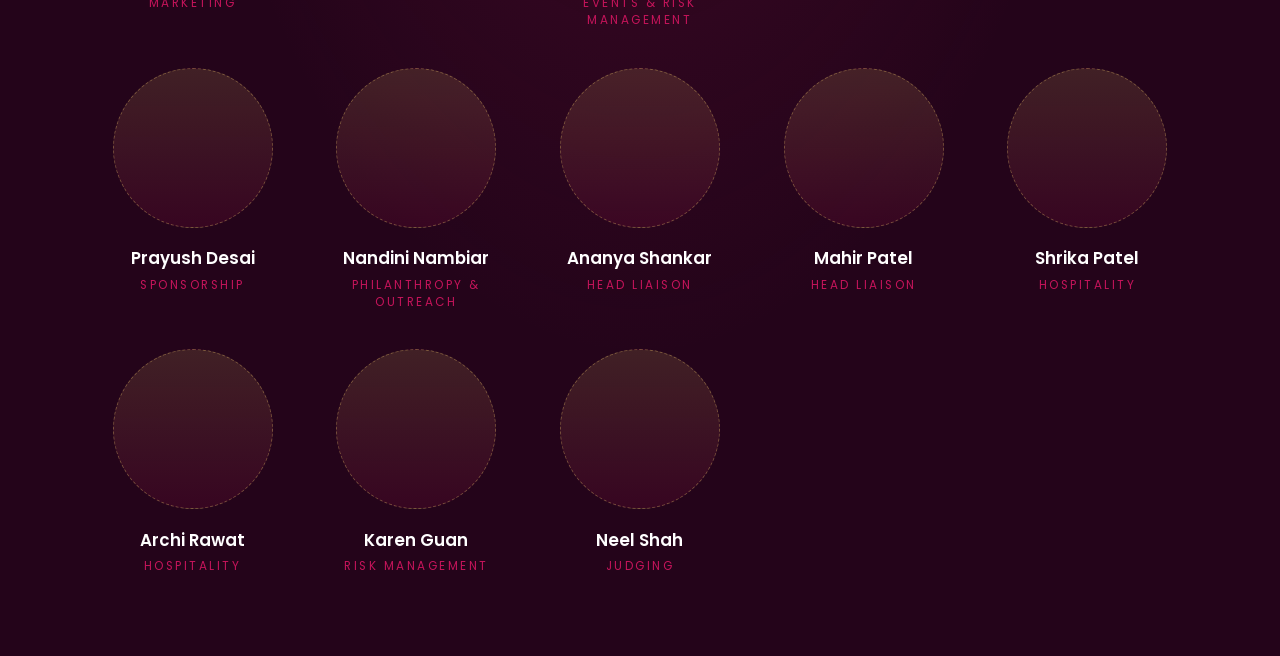
==== commit ccb054c9: "Remove Krishna Srinivas from Hospitality (left BND) Co-Authored-By: Claude Opus 5.5 <noreply@anthrop" ====
--- a/leadership.html
+++ b/leadership.html
@@ -60,7 +60,6 @@
         <article class="member"><div class="member__photo"></div><p class="member__name">Ananya Shankar</p><p class="member__role">Head Liaison</p></article>
         <article class="member"><div class="member__photo"></div><p class="member__name">Mahir Patel</p><p class="member__role">Head Liaison</p></article>
         <article class="member"><div class="member__photo"></div><p class="member__name">Shrika Patel</p><p class="member__role">Hospitality</p></article>
-        <article class="member"><div class="member__photo"></div><p class="member__name">Krishna Srinivas</p><p class="member__role">Hospitality</p></article>
         <article class="member"><div class="member__photo"></div><p class="member__name">Archi Rawat</p><p class="member__role">Hospitality</p></article>
         <article class="member"><div class="member__photo"></div><p class="member__name">Karen Guan</p><p class="member__role">Risk Management</p></article>
         <article class="member"><div class="member__photo"></div><p class="member__name">Neel Shah</p><p class="member__role">Judging</p></article>
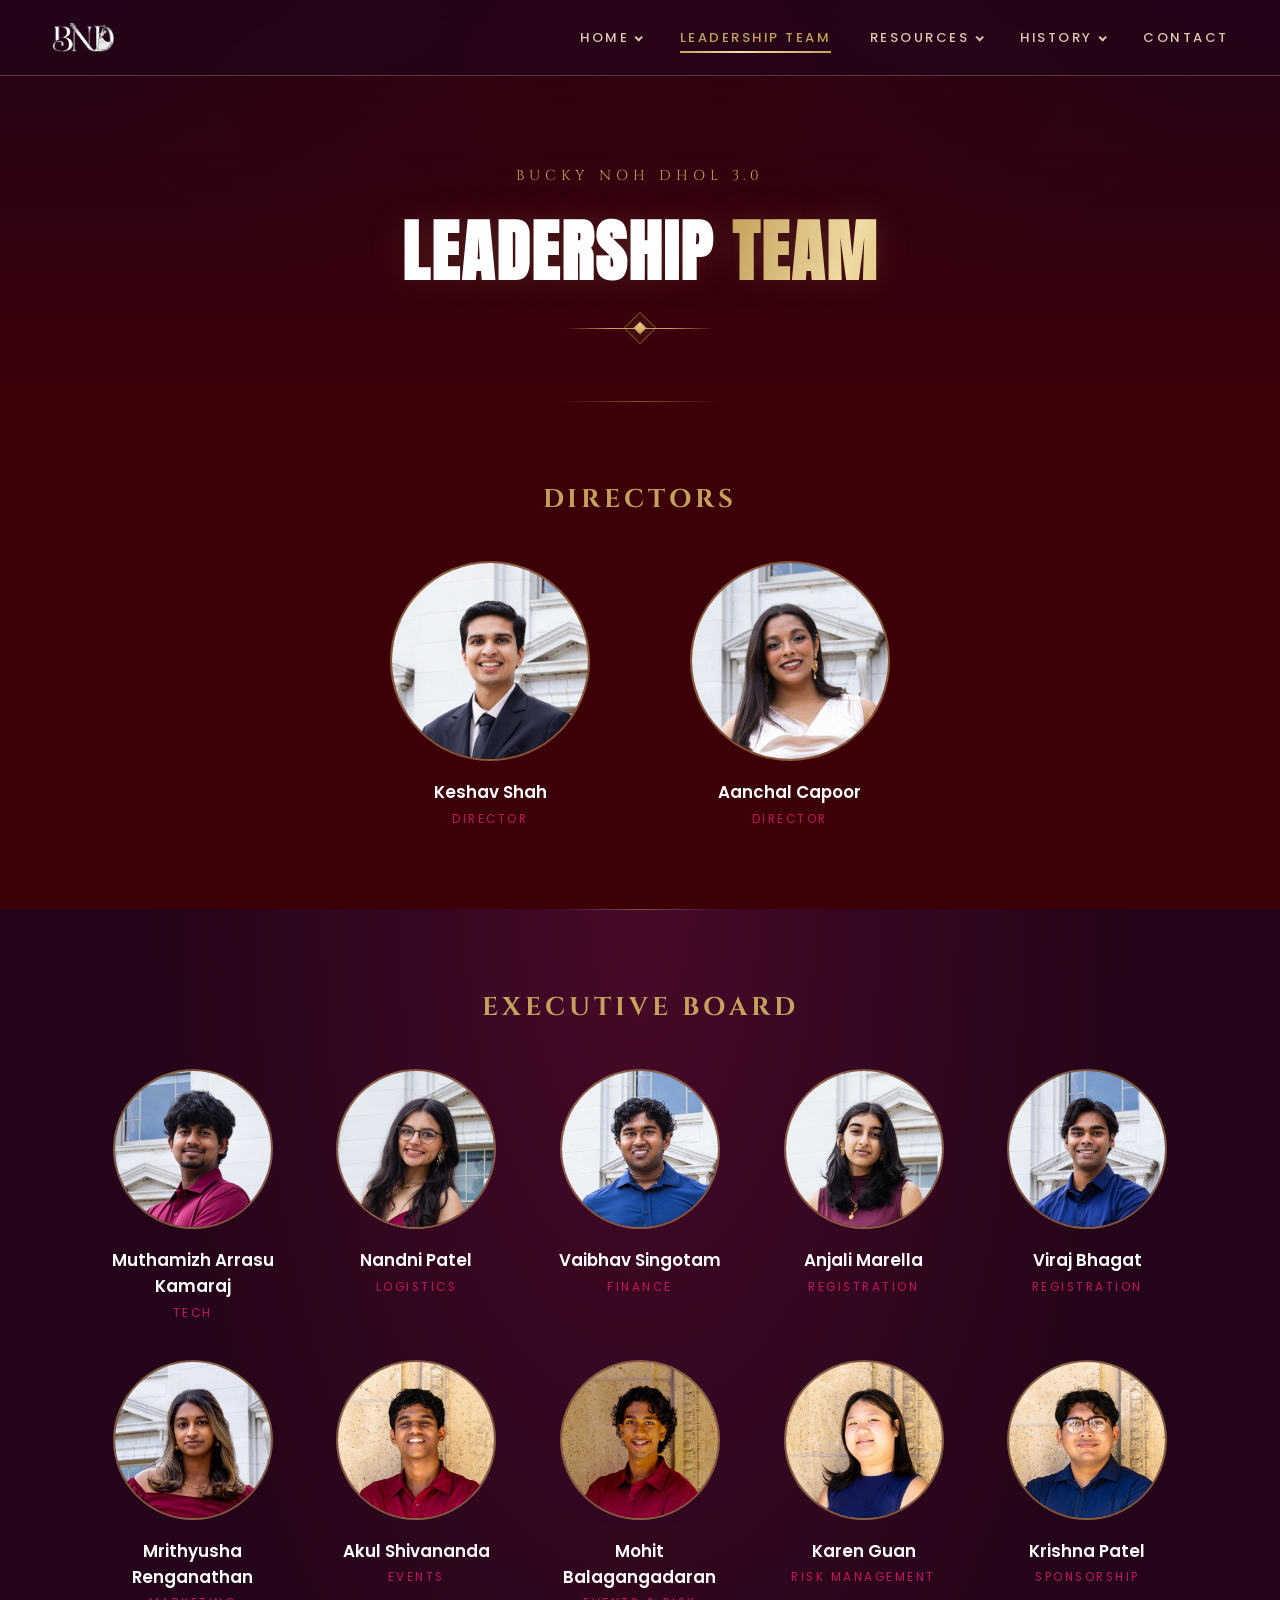
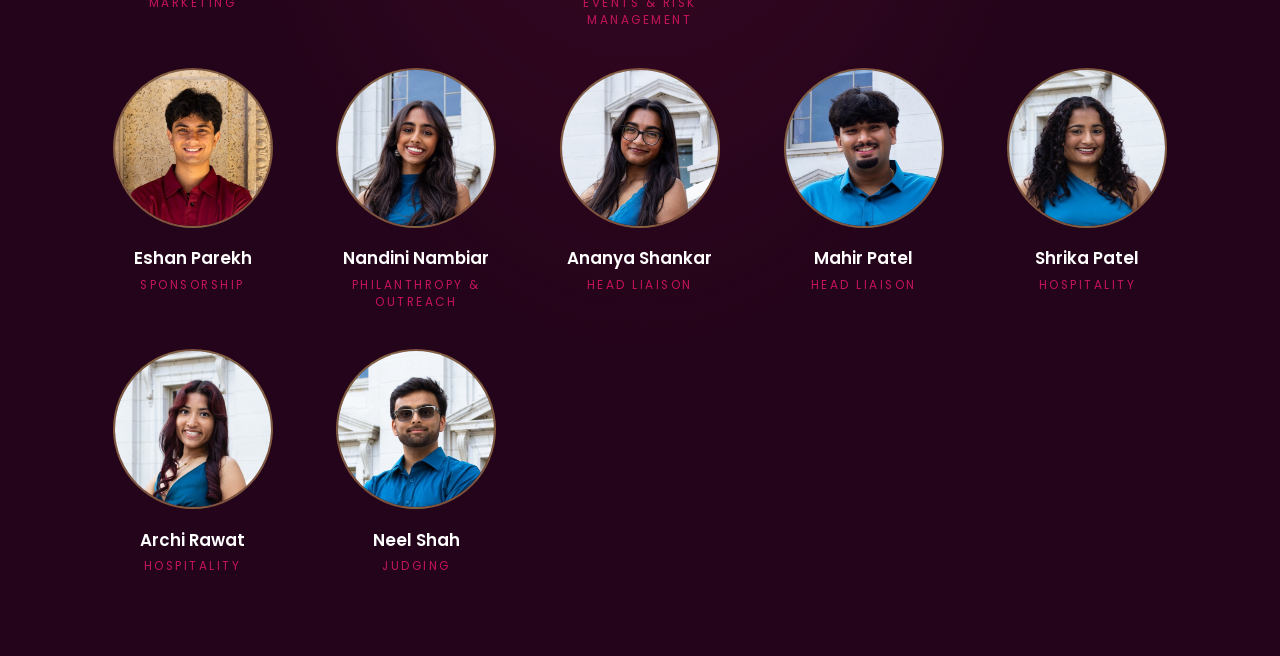
==== commit b48e3c1a: "Add RAS bid badge, 3.0 board headshots, and new sponsors - Hero: "Official Raas All-Stars Bid Compet" ====
--- a/leadership.html
+++ b/leadership.html
@@ -25,7 +25,7 @@
   <section class="team team--directors">
     <div class="team__inner">
       <h2 class="team__group-title">Directors</h2>
-      <div class="team__grid team__grid--featured">
+      <div class="team__grid team__grid--featured" data-photos="assets/img/board/bnd3">
         <article class="member">
           <div class="member__photo"></div>
           <p class="member__name">Keshav Shah</p>
@@ -44,7 +44,7 @@
   <section class="team team--board">
     <div class="team__inner">
       <h2 class="team__group-title">Executive Board</h2>
-      <div class="team__grid">
+      <div class="team__grid" data-photos="assets/img/board/bnd3">
         <article class="member"><div class="member__photo"></div><p class="member__name">Muthamizh Arrasu Kamaraj</p><p class="member__role">Tech</p></article>
         <article class="member"><div class="member__photo"></div><p class="member__name">Nandni Patel</p><p class="member__role">Logistics</p></article>
         <article class="member"><div class="member__photo"></div><p class="member__name">Vaibhav Singotam</p><p class="member__role">Finance</p></article>
@@ -53,15 +53,14 @@
         <article class="member"><div class="member__photo"></div><p class="member__name">Mrithyusha Renganathan</p><p class="member__role">Marketing</p></article>
         <article class="member"><div class="member__photo"></div><p class="member__name">Akul Shivananda</p><p class="member__role">Events</p></article>
         <article class="member"><div class="member__photo"></div><p class="member__name">Mohit Balagangadaran</p><p class="member__role">Events &amp; Risk Management</p></article>
+        <article class="member"><div class="member__photo"></div><p class="member__name">Karen Guan</p><p class="member__role">Risk Management</p></article>
         <article class="member"><div class="member__photo"></div><p class="member__name">Krishna Patel</p><p class="member__role">Sponsorship</p></article>
         <article class="member"><div class="member__photo"></div><p class="member__name">Eshan Parekh</p><p class="member__role">Sponsorship</p></article>
-        <article class="member"><div class="member__photo"></div><p class="member__name">Prayush Desai</p><p class="member__role">Sponsorship</p></article>
         <article class="member"><div class="member__photo"></div><p class="member__name">Nandini Nambiar</p><p class="member__role">Philanthropy &amp; Outreach</p></article>
         <article class="member"><div class="member__photo"></div><p class="member__name">Ananya Shankar</p><p class="member__role">Head Liaison</p></article>
         <article class="member"><div class="member__photo"></div><p class="member__name">Mahir Patel</p><p class="member__role">Head Liaison</p></article>
         <article class="member"><div class="member__photo"></div><p class="member__name">Shrika Patel</p><p class="member__role">Hospitality</p></article>
         <article class="member"><div class="member__photo"></div><p class="member__name">Archi Rawat</p><p class="member__role">Hospitality</p></article>
-        <article class="member"><div class="member__photo"></div><p class="member__name">Karen Guan</p><p class="member__role">Risk Management</p></article>
         <article class="member"><div class="member__photo"></div><p class="member__name">Neel Shah</p><p class="member__role">Judging</p></article>
       </div>
     </div>
--- a/style.css
+++ b/style.css
@@ -228,6 +228,22 @@
   color: var(--beige);
   margin: 1.6rem 0 .5rem;
   padding-left: 10px; /* optical centering for letter-spacing */
+}
+.hero__badge {
+  display: inline-block;
+  margin-bottom: 1.4rem;
+  padding: .55rem 1.3rem;
+  border: 1px solid var(--gold);
+  border-radius: 999px;
+  background: rgba(198, 161, 91, .12);
+  color: var(--gold);
+  font-size: clamp(.68rem, 1.6vw, .82rem);
+  font-weight: 600;
+  letter-spacing: .22em;
+  text-transform: uppercase;
+}
+@media (max-width: 480px) {
+  .hero__badge { letter-spacing: .1em; padding: .5rem .9rem; font-size: .62rem; }
 }
 .hero__tagline {
   font-size: clamp(.85rem, 2vw, 1.1rem);
